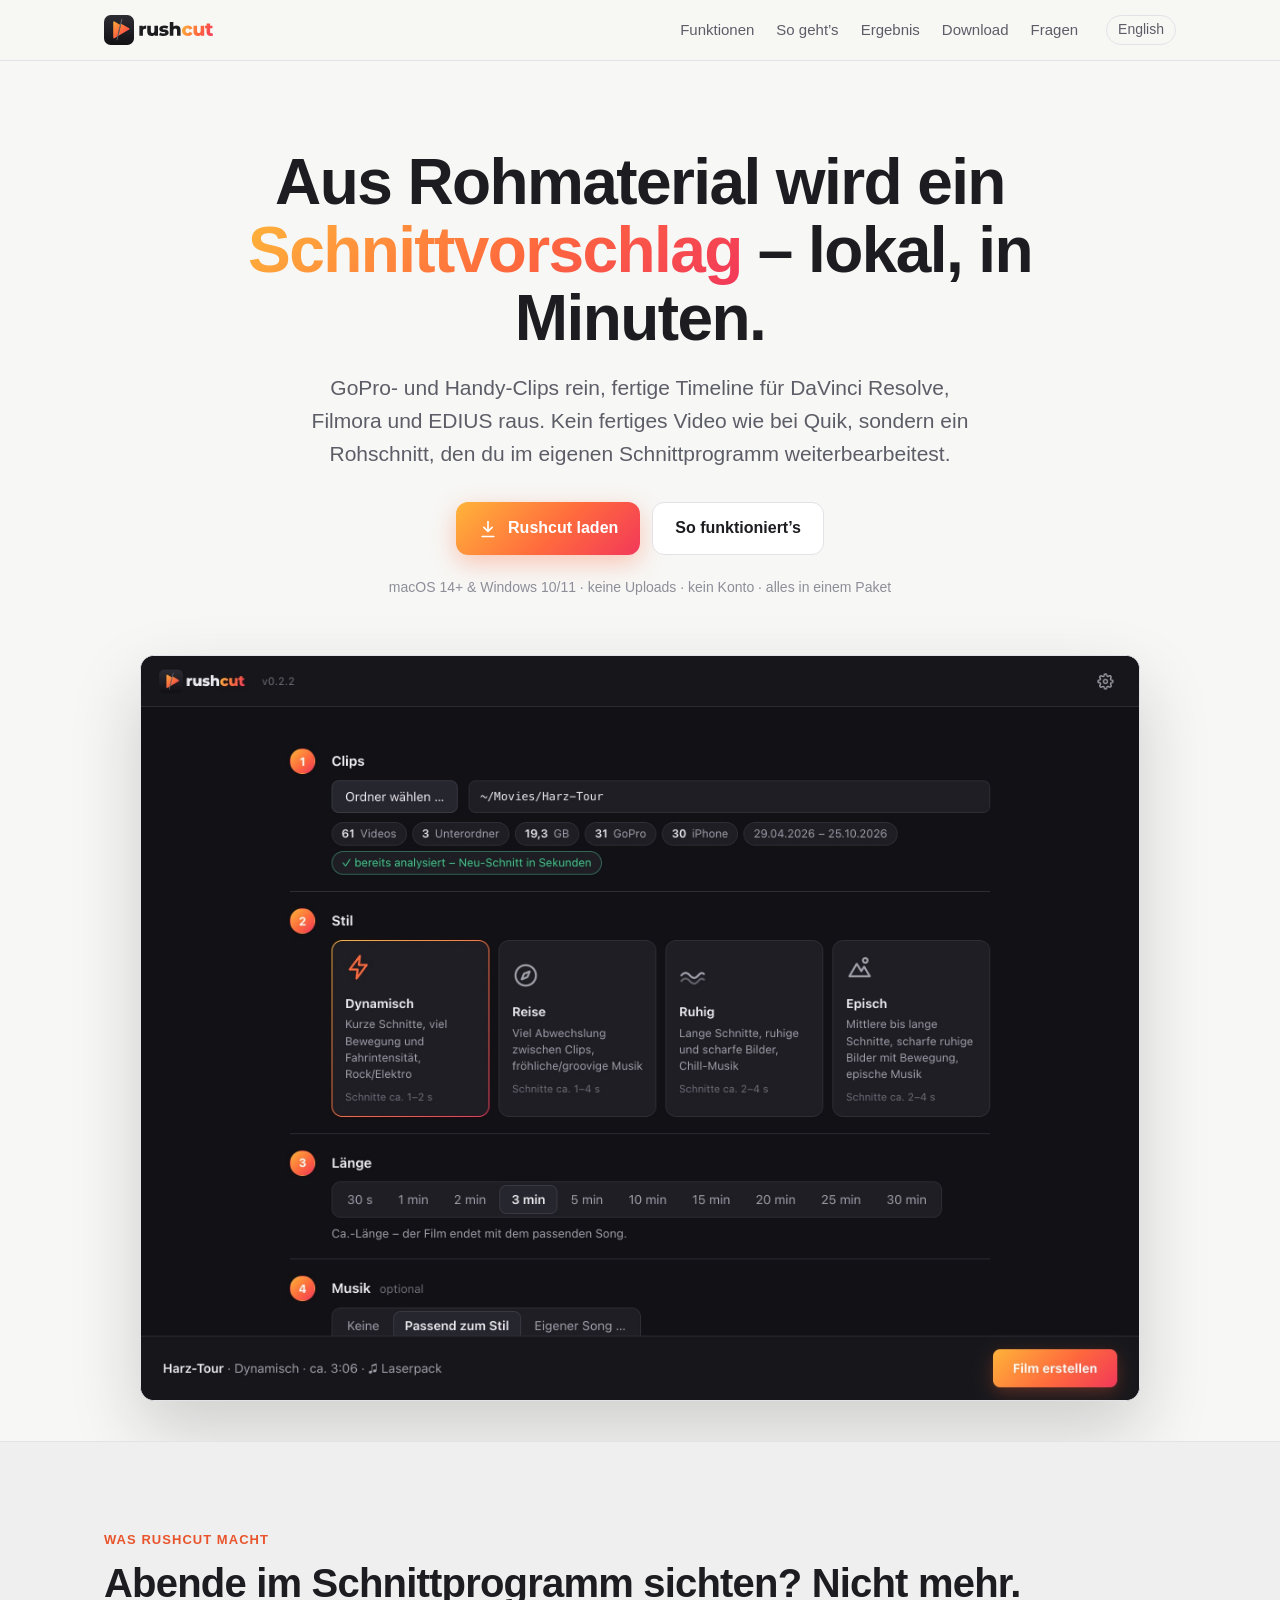
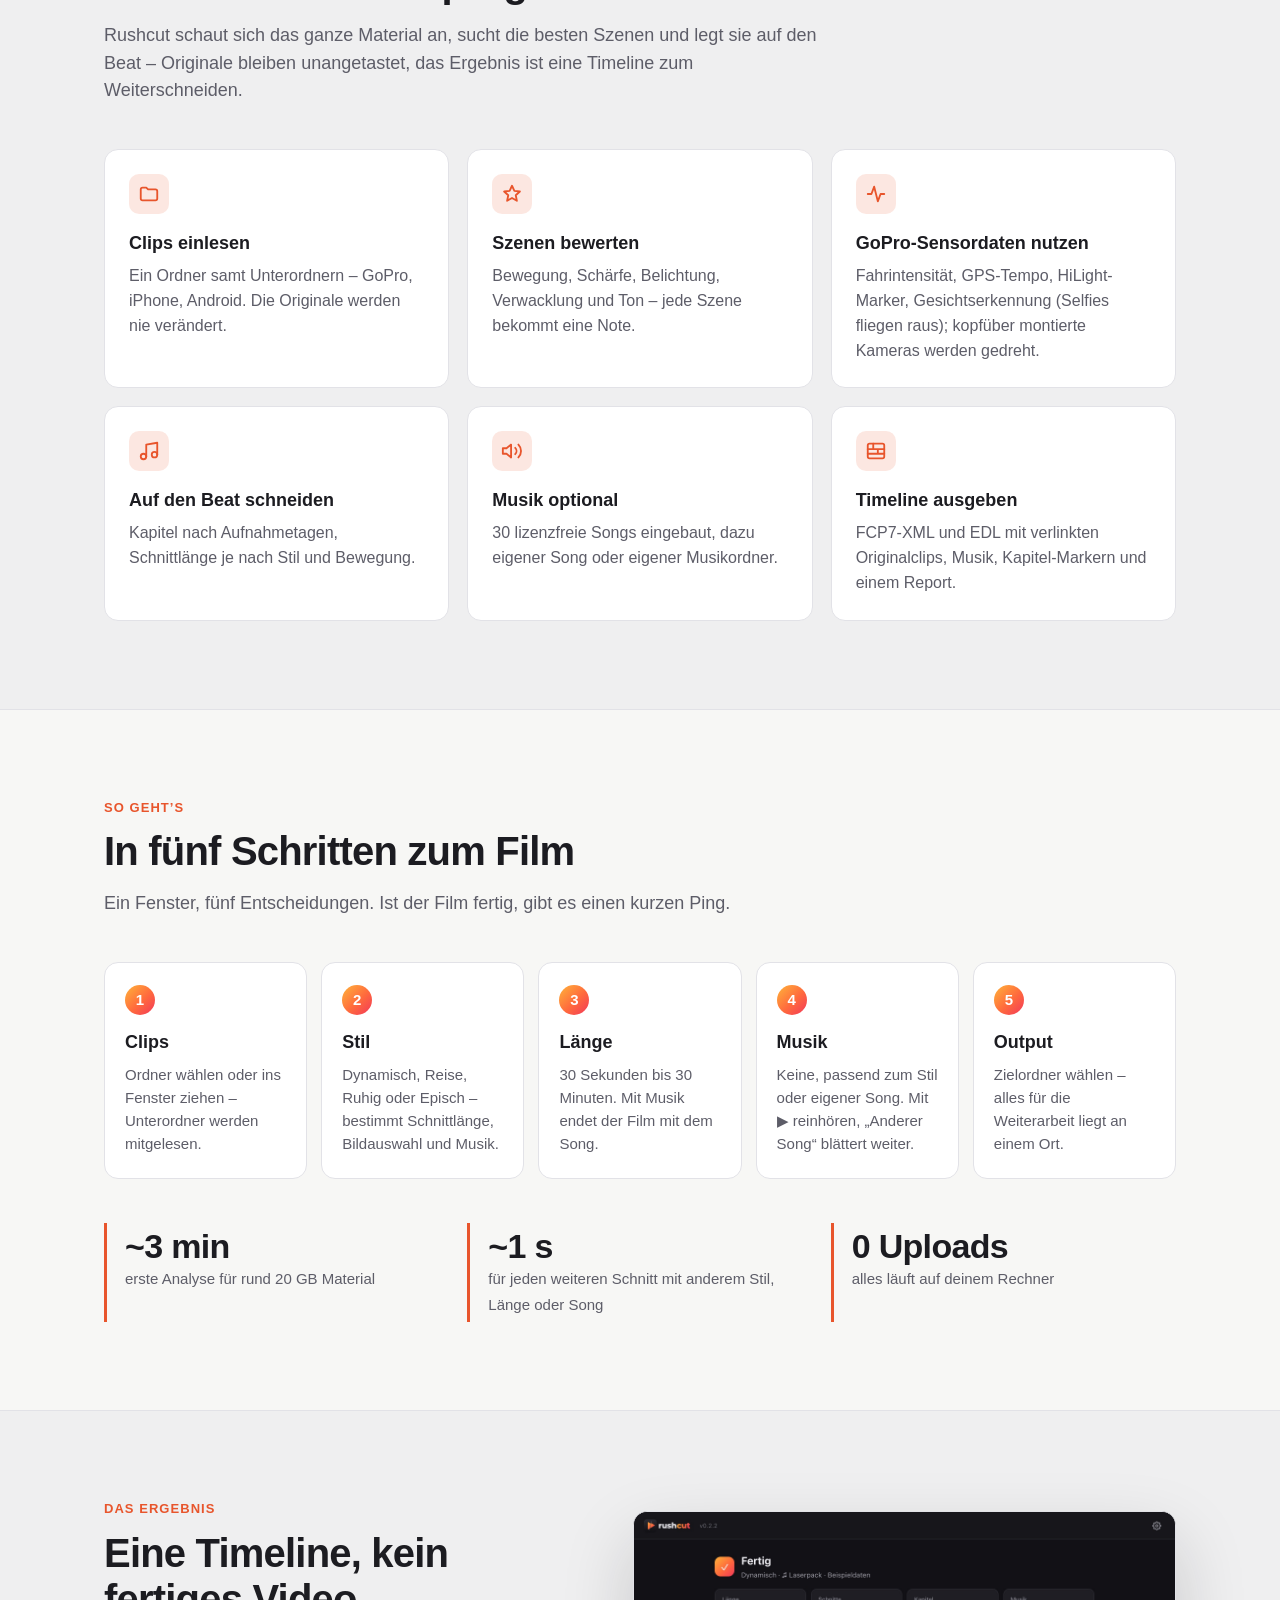
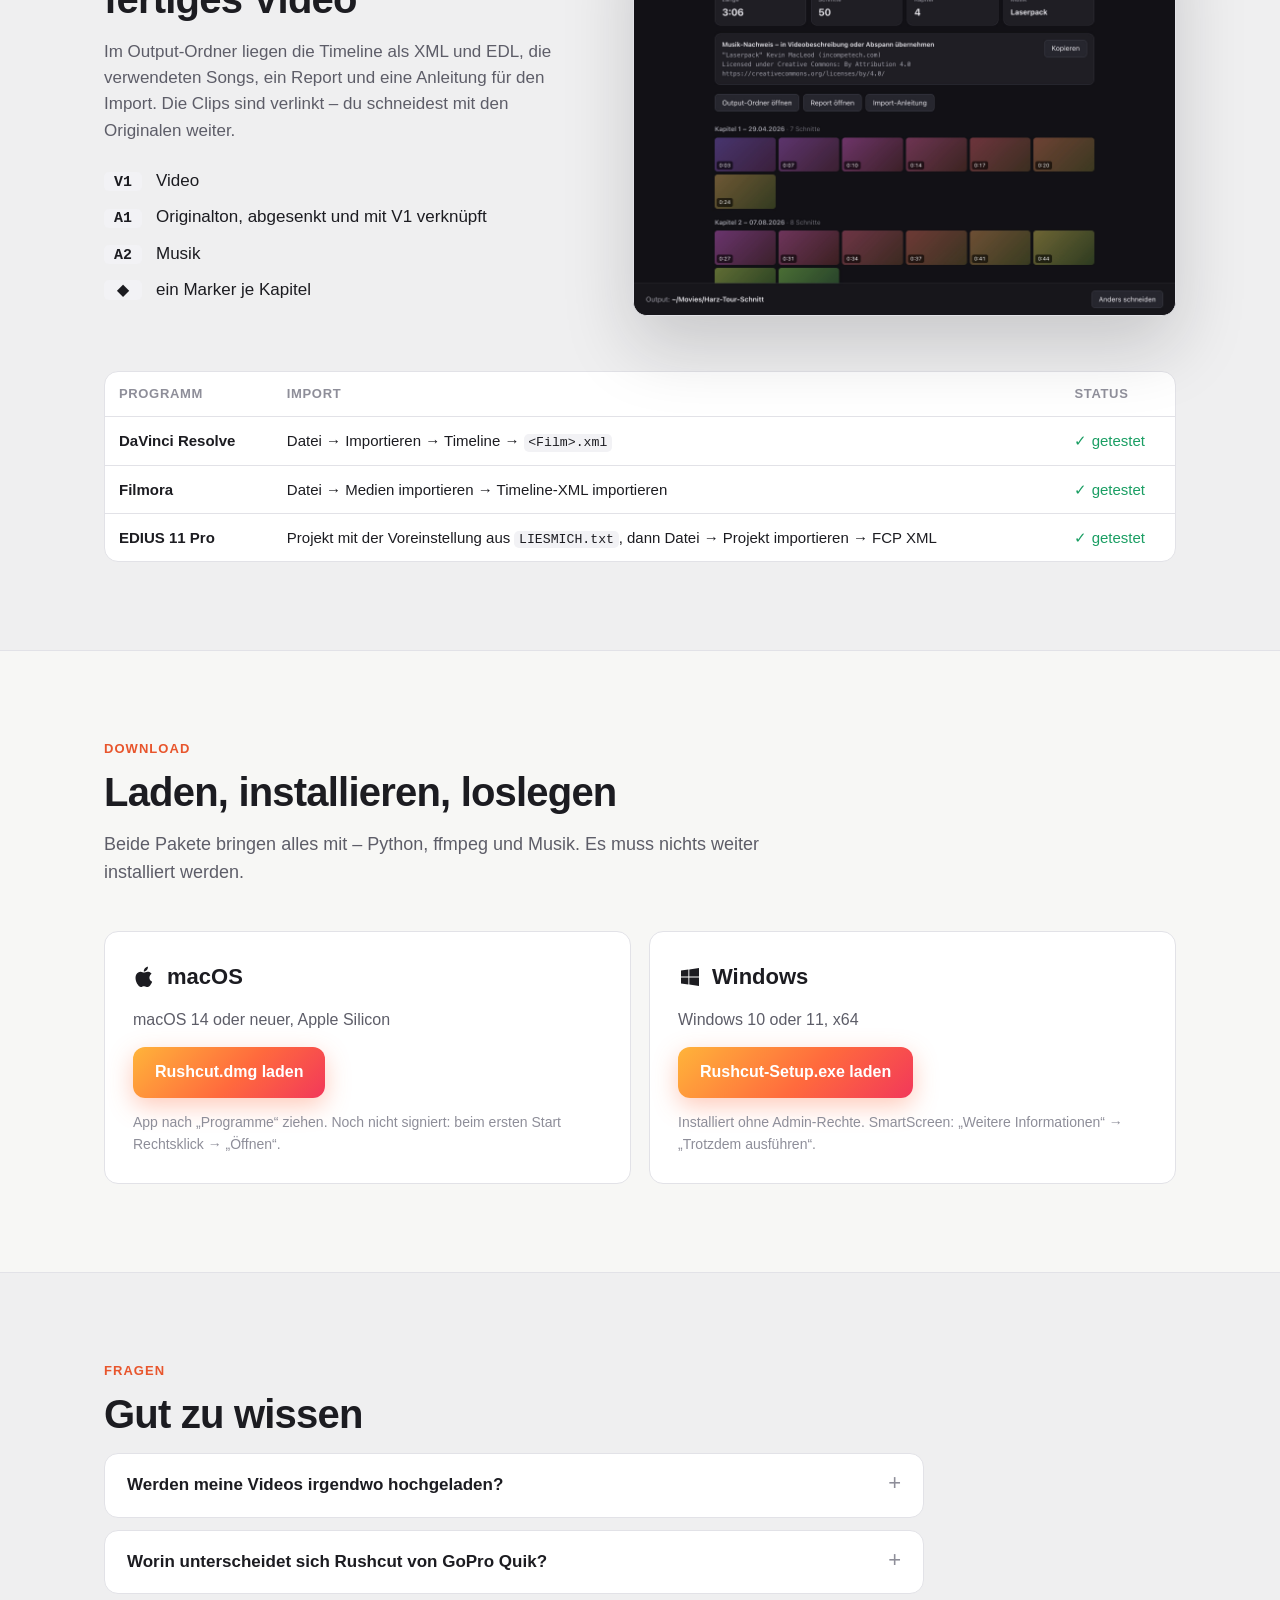
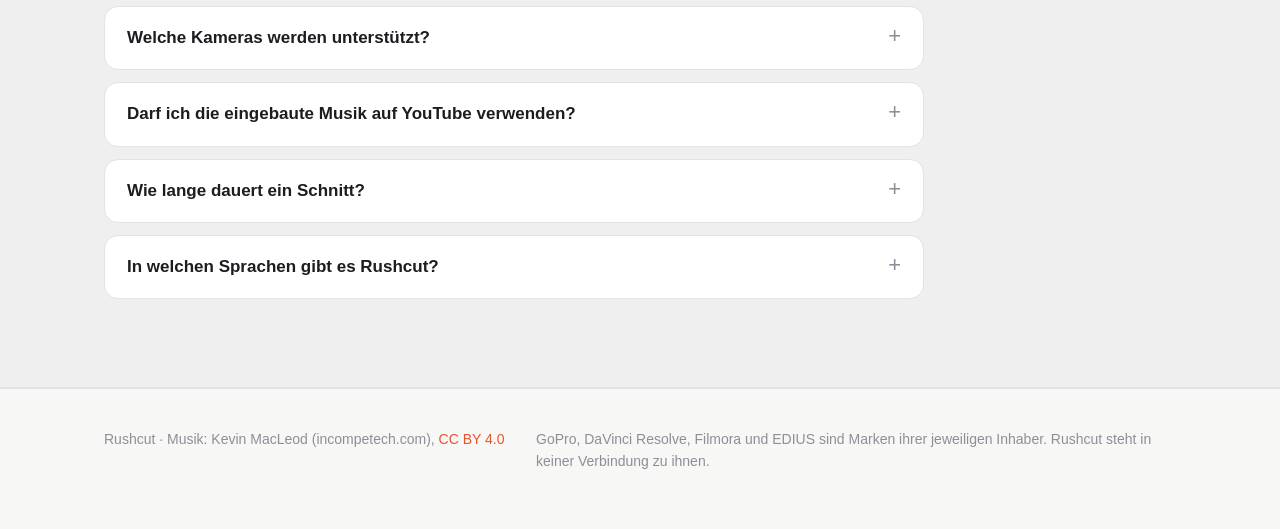
==== index.html @ 48d0cdb5 "Webseite aus spychi/Rushcut (erste Fassung)" ====
<!doctype html>
<html lang="de">
<head>
<meta charset="utf-8">
<meta name="viewport" content="width=device-width, initial-scale=1">
<title>Rushcut – aus Rohmaterial wird ein Schnittvorschlag</title>
<meta name="description" content="Rushcut macht aus GoPro- und Handy-Clips in Minuten einen Schnittvorschlag – als Timeline für DaVinci Resolve, Filmora und EDIUS. Lokal, ohne Konto, ohne Upload.">
<meta property="og:title" content="Rushcut – aus Rohmaterial wird ein Schnittvorschlag">
<meta property="og:description" content="GoPro- und Handy-Clips rein, fertige Timeline für DaVinci Resolve, Filmora und EDIUS raus – lokal, in Minuten.">
<meta property="og:image" content="assets/app-setup-de.jpg">
<link rel="alternate" hreflang="en" href="en/">
<link rel="icon" href="assets/icon-small.svg" type="image/svg+xml">
<link rel="apple-touch-icon" href="assets/apple-touch-icon.png">
<link rel="stylesheet" href="assets/style.css">
</head>
<body>

<header class="top">
  <div class="wrap">
    <a class="logo" href="./" aria-label="Rushcut">
      <img class="logo-light" src="assets/logo.svg" alt="Rushcut">
      <img class="logo-dark" src="assets/logo-dark.svg" alt="Rushcut">
    </a>
    <nav>
      <a href="#funktionen">Funktionen</a>
      <a href="#schritte">So geht’s</a>
      <a href="#ergebnis">Ergebnis</a>
      <a href="#download">Download</a>
      <a href="#fragen">Fragen</a>
    </nav>
    <a class="lang" href="en/" hreflang="en" lang="en">English</a>
  </div>
</header>

<main>

<div class="hero">
  <div class="wrap">
    <h1>Aus Rohmaterial wird ein <span class="grad">Schnittvorschlag</span> – lokal, in Minuten.</h1>
    <p class="lead">GoPro- und Handy-Clips rein, fertige Timeline für DaVinci Resolve, Filmora und EDIUS raus.
      Kein fertiges Video wie bei Quik, sondern ein Rohschnitt, den du im eigenen Schnittprogramm weiterbearbeitest.</p>
    <div class="cta">
      <a class="btn btn-hot" href="#download">
        <svg viewBox="0 0 24 24" fill="none" stroke="currentColor" stroke-width="2" stroke-linecap="round" stroke-linejoin="round"><path d="M12 3v12m0 0-5-5m5 5 5-5M5 21h14"/></svg>
        Rushcut laden
      </a>
      <a class="btn" href="#schritte">So funktioniert’s</a>
    </div>
    <p class="facts">macOS 14+ &amp; Windows 10/11 · keine Uploads · kein Konto · alles in einem Paket</p>
    <div class="shot"><img src="assets/app-setup-de.jpg" width="2200" height="1640" alt="Rushcut-Fenster: Clip-Ordner gewählt, Stil Dynamisch, Länge 3 Minuten, Musik passend zum Stil"></div>
  </div>
</div>

<section id="funktionen" class="alt">
  <div class="wrap">
    <p class="eyebrow">Was Rushcut macht</p>
    <h2>Abende im Schnittprogramm sichten? Nicht mehr.</h2>
    <p class="intro">Rushcut schaut sich das ganze Material an, sucht die besten Szenen und legt sie auf den Beat –
      Originale bleiben unangetastet, das Ergebnis ist eine Timeline zum Weiterschneiden.</p>
    <div class="grid">
      <div class="card">
        <div class="ic"><svg viewBox="0 0 24 24" fill="none" stroke="currentColor" stroke-width="2" stroke-linecap="round" stroke-linejoin="round"><path d="M3 7a2 2 0 0 1 2-2h4l2 2h8a2 2 0 0 1 2 2v8a2 2 0 0 1-2 2H5a2 2 0 0 1-2-2z"/></svg></div>
        <h3>Clips einlesen</h3>
        <p>Ein Ordner samt Unterordnern – GoPro, iPhone, Android. Die Originale werden nie verändert.</p>
      </div>
      <div class="card">
        <div class="ic"><svg viewBox="0 0 24 24" fill="none" stroke="currentColor" stroke-width="2" stroke-linecap="round" stroke-linejoin="round"><path d="M12 3l2.6 5.6 6 .7-4.5 4.1 1.2 6L12 16.4 6.7 19.4l1.2-6L3.4 9.3l6-.7z"/></svg></div>
        <h3>Szenen bewerten</h3>
        <p>Bewegung, Schärfe, Belichtung, Verwacklung und Ton – jede Szene bekommt eine Note.</p>
      </div>
      <div class="card">
        <div class="ic"><svg viewBox="0 0 24 24" fill="none" stroke="currentColor" stroke-width="2" stroke-linecap="round" stroke-linejoin="round"><path d="M3 12h4l3-8 4 16 3-8h4"/></svg></div>
        <h3>GoPro-Sensordaten nutzen</h3>
        <p>Fahrintensität, GPS-Tempo, HiLight-Marker, Gesichtserkennung (Selfies fliegen raus); kopfüber montierte Kameras werden gedreht.</p>
      </div>
      <div class="card">
        <div class="ic"><svg viewBox="0 0 24 24" fill="none" stroke="currentColor" stroke-width="2" stroke-linecap="round" stroke-linejoin="round"><path d="M9 18V5l12-2v13"/><circle cx="6" cy="18" r="3"/><circle cx="18" cy="16" r="3"/></svg></div>
        <h3>Auf den Beat schneiden</h3>
        <p>Kapitel nach Aufnahmetagen, Schnittlänge je nach Stil und Bewegung.</p>
      </div>
      <div class="card">
        <div class="ic"><svg viewBox="0 0 24 24" fill="none" stroke="currentColor" stroke-width="2" stroke-linecap="round" stroke-linejoin="round"><path d="M11 5 6 9H2v6h4l5 4zM15.5 8.5a5 5 0 0 1 0 7M19 5a10 10 0 0 1 0 14"/></svg></div>
        <h3>Musik optional</h3>
        <p>30 lizenzfreie Songs eingebaut, dazu eigener Song oder eigener Musikordner.</p>
      </div>
      <div class="card">
        <div class="ic"><svg viewBox="0 0 24 24" fill="none" stroke="currentColor" stroke-width="2" stroke-linecap="round" stroke-linejoin="round"><rect x="3" y="4" width="18" height="16" rx="2"/><path d="M3 10h18M3 15h18M9 4v6M14 10v5"/></svg></div>
        <h3>Timeline ausgeben</h3>
        <p>FCP7-XML und EDL mit verlinkten Originalclips, Musik, Kapitel-Markern und einem Report.</p>
      </div>
    </div>
  </div>
</section>

<section id="schritte">
  <div class="wrap">
    <p class="eyebrow">So geht’s</p>
    <h2>In fünf Schritten zum Film</h2>
    <p class="intro">Ein Fenster, fünf Entscheidungen. Ist der Film fertig, gibt es einen kurzen Ping.</p>
    <ol class="steps">
      <li><div class="n">1</div><h3>Clips</h3><p>Ordner wählen oder ins Fenster ziehen – Unterordner werden mitgelesen.</p></li>
      <li><div class="n">2</div><h3>Stil</h3><p>Dynamisch, Reise, Ruhig oder Episch – bestimmt Schnittlänge, Bildauswahl und Musik.</p></li>
      <li><div class="n">3</div><h3>Länge</h3><p>30 Sekunden bis 30 Minuten. Mit Musik endet der Film mit dem Song.</p></li>
      <li><div class="n">4</div><h3>Musik</h3><p>Keine, passend zum Stil oder eigener Song. Mit ▶ reinhören, „Anderer Song“ blättert weiter.</p></li>
      <li><div class="n">5</div><h3>Output</h3><p>Zielordner wählen – alles für die Weiterarbeit liegt an einem Ort.</p></li>
    </ol>
    <div class="stats">
      <div class="stat"><b>~3 min</b><span>erste Analyse für rund 20 GB Material</span></div>
      <div class="stat"><b>~1 s</b><span>für jeden weiteren Schnitt mit anderem Stil, Länge oder Song</span></div>
      <div class="stat"><b>0 Uploads</b><span>alles läuft auf deinem Rechner</span></div>
    </div>
  </div>
</section>

<section id="ergebnis" class="alt">
  <div class="wrap">
    <div class="split">
      <div>
        <p class="eyebrow">Das Ergebnis</p>
        <h2>Eine Timeline, kein fertiges Video</h2>
        <p class="muted">Im Output-Ordner liegen die Timeline als XML und EDL, die verwendeten Songs, ein Report und
          eine Anleitung für den Import. Die Clips sind verlinkt – du schneidest mit den Originalen weiter.</p>
        <ul class="tracks">
          <li><code>V1</code><span>Video</span></li>
          <li><code>A1</code><span>Originalton, abgesenkt und mit V1 verknüpft</span></li>
          <li><code>A2</code><span>Musik</span></li>
          <li><code>◆</code><span>ein Marker je Kapitel</span></li>
        </ul>
      </div>
      <div class="shot"><img src="assets/app-done-de.jpg" width="2200" height="1640" loading="lazy" alt="Rushcut nach dem Schnitt: 3:06 Minuten, 50 Schnitte, 4 Kapitel, Musik-Nachweis und Vorschau der Kapitel"></div>
    </div>

    <div class="table">
      <table>
        <thead><tr><th>Programm</th><th>Import</th><th>Status</th></tr></thead>
        <tbody>
          <tr><td>DaVinci Resolve</td><td>Datei → Importieren → Timeline → <code>&lt;Film&gt;.xml</code></td><td class="ok">✓ getestet</td></tr>
          <tr><td>Filmora</td><td>Datei → Medien importieren → Timeline-XML importieren</td><td class="ok">✓ getestet</td></tr>
          <tr><td>EDIUS 11 Pro</td><td>Projekt mit der Voreinstellung aus <code>LIESMICH.txt</code>, dann Datei → Projekt importieren → FCP XML</td><td class="ok">✓ getestet</td></tr>
        </tbody>
      </table>
    </div>
  </div>
</section>

<section id="download">
  <div class="wrap">
    <p class="eyebrow">Download</p>
    <h2>Laden, installieren, loslegen</h2>
    <p class="intro">Beide Pakete bringen alles mit – Python, ffmpeg und Musik. Es muss nichts weiter installiert werden.</p>
    <div class="dl">
      <div class="card">
        <h3><svg viewBox="0 0 24 24" fill="currentColor"><path d="M16.4 12.6c0-2.6 2.1-3.8 2.2-3.9-1.2-1.8-3.1-2-3.7-2-1.6-.2-3.1.9-3.9.9-.8 0-2-.9-3.4-.9-1.7 0-3.3 1-4.2 2.6-1.8 3.1-.5 7.7 1.3 10.2.9 1.2 1.9 2.6 3.2 2.6 1.3-.1 1.8-.8 3.3-.8 1.6 0 2 .8 3.4.8 1.4 0 2.3-1.3 3.1-2.5 1-1.4 1.4-2.8 1.4-2.9 0 0-2.7-1-2.7-4.1zM13.9 4.9c.7-.9 1.2-2 1-3.2-1 0-2.3.7-3 1.6-.7.8-1.2 2-1.1 3.1 1.2.1 2.3-.6 3.1-1.5z"/></svg>macOS</h3>
        <p class="muted">macOS 14 oder neuer, Apple Silicon</p>
        <a class="btn btn-hot" href="https://github.com/spychi/rushcut-releases/releases/latest/download/Rushcut.dmg">Rushcut.dmg laden</a>
        <p class="hint">App nach „Programme“ ziehen. Noch nicht signiert: beim ersten Start Rechtsklick → „Öffnen“.</p>
      </div>
      <div class="card">
        <h3><svg viewBox="0 0 24 24" fill="currentColor"><path d="M3 5.5 10.4 4.5v7H3zM11.3 4.4 21 3v8.5h-9.7zM3 12.4h7.4v7.1L3 18.5zM11.3 12.4H21V21l-9.7-1.4z"/></svg>Windows</h3>
        <p class="muted">Windows 10 oder 11, x64</p>
        <a class="btn btn-hot" href="https://github.com/spychi/rushcut-releases/releases/latest/download/Rushcut-Setup.exe">Rushcut-Setup.exe laden</a>
        <p class="hint">Installiert ohne Admin-Rechte. SmartScreen: „Weitere Informationen“ → „Trotzdem ausführen“.</p>
      </div>
    </div>
  </div>
</section>

<section id="fragen" class="alt">
  <div class="wrap">
    <p class="eyebrow">Fragen</p>
    <h2>Gut zu wissen</h2>
    <div class="faq">
      <details>
        <summary>Werden meine Videos irgendwo hochgeladen?</summary>
        <p>Nein. Rushcut läuft komplett auf deinem Rechner – keine Uploads, kein Konto, kein Tracking. Die Originalclips werden nur gelesen, nie verändert.</p>
      </details>
      <details>
        <summary>Worin unterscheidet sich Rushcut von GoPro Quik?</summary>
        <p>Quik liefert ein fertiges Video und braucht App und Cloud. Rushcut liefert einen Schnittvorschlag als Timeline, den du in DaVinci Resolve, Filmora oder EDIUS frei weiterbearbeitest – mit den Originalclips in voller Qualität.</p>
      </details>
      <details>
        <summary>Welche Kameras werden unterstützt?</summary>
        <p>Alles, was gängige Videodateien schreibt – GoPro, iPhone, Android und andere. Bei GoPro-Kameras mit Sensordaten (GPMF) nutzt Rushcut zusätzlich Tempo, Fahrintensität, HiLight-Marker und Ausrichtung.</p>
      </details>
      <details>
        <summary>Darf ich die eingebaute Musik auf YouTube verwenden?</summary>
        <p>Ja. Die Songs stammen von Kevin MacLeod (incompetech.com) und stehen unter CC BY 4.0 – auch bei monetarisierten Videos. Den Musik-Nachweis legt Rushcut in den Output-Ordner; er gehört in die Videobeschreibung oder den Abspann.</p>
      </details>
      <details>
        <summary>Wie lange dauert ein Schnitt?</summary>
        <p>Die erste Analyse dauert einige Minuten (bei rund 20 GB Material etwa 3 Minuten). Danach ist ein neuer Schnitt mit anderem Stil, anderer Länge oder Musik in rund einer Sekunde fertig.</p>
      </details>
      <details>
        <summary>In welchen Sprachen gibt es Rushcut?</summary>
        <p>Deutsch und Englisch – nach Systemsprache, umschaltbar in den Einstellungen. Das gilt auch für Report, Anleitung und Ordnernamen im Output.</p>
      </details>
    </div>
  </div>
</section>

</main>

<footer>
  <div class="wrap">
    <p>Rushcut · Musik: Kevin MacLeod (incompetech.com), <a href="https://creativecommons.org/licenses/by/4.0/">CC BY 4.0</a></p>
    <p>GoPro, DaVinci Resolve, Filmora und EDIUS sind Marken ihrer jeweiligen Inhaber. Rushcut steht in keiner Verbindung zu ihnen.</p>
  </div>
</footer>

</body>
</html>
---- assets/style.css ----
/* Rushcut – Webseite. Farben wie in der App (gui/web/style.css): dunkel als Standard, hell nach System. */

:root {
  --bg: #121215;
  --bg-2: #17171b;
  --panel: #1e1e23;
  --panel-2: #26262d;
  --line: #2e2e36;
  --text: #ececf0;
  --muted: #a0a0aa;
  --faint: #6e6e78;
  --hot-1: #ffb43a;
  --hot-2: #ff6a3d;
  --hot-3: #f2385a;
  --hot: linear-gradient(135deg, var(--hot-1), var(--hot-2) 55%, var(--hot-3));
  --accent: #ff6a3d;
  --ok: #3ecf8e;
  --shadow: 0 30px 80px rgba(0, 0, 0, .55);
  --radius: 14px;
  --wrap: 1120px;
  color-scheme: dark;
}

@media (prefers-color-scheme: light) {
  :root {
    --bg: #f7f7f5;
    --bg-2: #efeff0;
    --panel: #ffffff;
    --panel-2: #f2f2f5;
    --line: #e2e2e7;
    --text: #1c1c21;
    --muted: #5d5d68;
    --faint: #8e8e99;
    --accent: #e8552c;
    --ok: #1a9e63;
    --shadow: 0 30px 70px rgba(20, 20, 30, .18);
    color-scheme: light;
  }
}

* { box-sizing: border-box; }
html { scroll-behavior: smooth; scroll-padding-top: 72px; }
body {
  margin: 0;
  background: var(--bg);
  color: var(--text);
  font: 17px/1.55 -apple-system, BlinkMacSystemFont, "Segoe UI", "Helvetica Neue", Arial, sans-serif;
  -webkit-font-smoothing: antialiased;
}
a { color: var(--accent); text-decoration: none; }
a:hover { text-decoration: underline; }
img { max-width: 100%; height: auto; display: block; }
code { font: .88em ui-monospace, SFMono-Regular, Menlo, Consolas, monospace; background: var(--panel-2);
       padding: .1em .35em; border-radius: 5px; }
.wrap { max-width: var(--wrap); margin: 0 auto; padding: 0 24px; }
.muted { color: var(--muted); }
.grad { background: var(--hot); -webkit-background-clip: text; background-clip: text; color: transparent; }

/* --- Kopfzeile ----------------------------------------------------------- */

.top {
  position: sticky; top: 0; z-index: 10;
  background: color-mix(in srgb, var(--bg) 82%, transparent);
  backdrop-filter: saturate(160%) blur(14px); -webkit-backdrop-filter: saturate(160%) blur(14px);
  border-bottom: 1px solid var(--line);
}
.top .wrap { display: flex; align-items: center; gap: 28px; height: 60px; }
.top .logo img { height: 30px; }
.top nav { display: flex; gap: 22px; margin-left: auto; font-size: 15px; }
.top nav a { color: var(--muted); }
.top nav a:hover { color: var(--text); text-decoration: none; }
.top .lang { font-size: 14px; color: var(--muted); border: 1px solid var(--line); border-radius: 999px; padding: 3px 11px; }
.top .lang:hover { color: var(--text); text-decoration: none; }
.logo-dark { display: none; }
@media (prefers-color-scheme: dark) { .logo-light { display: none; } .logo-dark { display: block; } }

/* --- Knöpfe -------------------------------------------------------------- */

.btn {
  display: inline-flex; align-items: center; gap: 10px;
  padding: 13px 22px; border-radius: 12px; font-weight: 600; font-size: 16px;
  border: 1px solid var(--line); background: var(--panel); color: var(--text);
}
.btn:hover { text-decoration: none; border-color: var(--faint); }
.btn-hot { background: var(--hot); border: 0; color: #fff; box-shadow: 0 8px 24px rgba(255, 106, 61, .35); }
.btn-hot:hover { filter: brightness(1.06); }
.btn svg { width: 20px; height: 20px; flex: none; }
.btn small { font-weight: 400; opacity: .8; }

/* --- Hero ---------------------------------------------------------------- */

.hero { padding: 88px 0 40px; text-align: center; position: relative; overflow: hidden; }
.hero::before {
  content: ""; position: absolute; inset: -40% -20% auto; height: 640px; z-index: -1;
  background: radial-gradient(closest-side, rgba(255, 106, 61, .22), transparent 70%);
}
.hero h1 { font-size: clamp(36px, 6vw, 64px); line-height: 1.06; letter-spacing: -.025em; margin: 0 auto 20px; max-width: 900px; }
.hero .lead { font-size: clamp(18px, 2.2vw, 21px); color: var(--muted); max-width: 680px; margin: 0 auto 32px; }
.hero .cta { display: flex; gap: 12px; justify-content: center; flex-wrap: wrap; }
.hero .facts { margin: 22px 0 0; font-size: 14px; color: var(--faint); }

.shot {
  margin: 56px auto 0; max-width: 1000px;
  border-radius: 14px; overflow: hidden; border: 1px solid var(--line); box-shadow: var(--shadow);
  background: #121215;
}

/* --- Abschnitte ---------------------------------------------------------- */

section { padding: 88px 0; }
section.alt { background: var(--bg-2); border-top: 1px solid var(--line); border-bottom: 1px solid var(--line); }
.eyebrow { font-size: 13px; font-weight: 700; letter-spacing: .08em; text-transform: uppercase; color: var(--accent); margin: 0 0 10px; }
h2 { font-size: clamp(28px, 4vw, 40px); line-height: 1.15; letter-spacing: -.02em; margin: 0 0 16px; }
.intro { color: var(--muted); max-width: 720px; margin: 0 0 44px; font-size: 18px; }
h3 { font-size: 18px; margin: 0 0 6px; }

.grid { display: grid; gap: 18px; grid-template-columns: repeat(3, 1fr); }
.card { background: var(--panel); border: 1px solid var(--line); border-radius: var(--radius); padding: 24px; }
.card p { margin: 0; color: var(--muted); font-size: 16px; }
.card .ic { width: 40px; height: 40px; border-radius: 10px; display: grid; place-items: center; margin-bottom: 16px;
            background: color-mix(in srgb, var(--accent) 14%, transparent); color: var(--accent); }
.card .ic svg { width: 22px; height: 22px; }

/* Schritte */
.steps { list-style: none; padding: 0; margin: 0; display: grid; gap: 14px; grid-template-columns: repeat(5, 1fr); }
.steps li { background: var(--panel); border: 1px solid var(--line); border-radius: var(--radius); padding: 22px 20px; }
.steps .n { width: 30px; height: 30px; border-radius: 50%; background: var(--hot); color: #fff; font-weight: 700;
            display: grid; place-items: center; font-size: 15px; margin-bottom: 14px; }
.steps p { margin: 0; color: var(--muted); font-size: 15px; }

/* Zahlen */
.stats { display: grid; grid-template-columns: repeat(3, 1fr); gap: 18px; margin-top: 44px; }
.stat { border-left: 3px solid var(--accent); padding: 4px 0 4px 18px; }
.stat b { display: block; font-size: 34px; letter-spacing: -.02em; line-height: 1.15; }
.stat span { color: var(--muted); font-size: 15px; }

/* Ergebnis */
.split { display: grid; grid-template-columns: 1fr 1.15fr; gap: 56px; align-items: center; }
.split .shot { margin: 0; }
.tracks { list-style: none; padding: 0; margin: 24px 0; display: grid; gap: 10px; }
.tracks li { display: flex; gap: 14px; align-items: baseline; }
.tracks code { min-width: 38px; text-align: center; font-weight: 700; }
table { width: 100%; border-collapse: collapse; font-size: 15px; }
th, td { text-align: left; padding: 12px 14px; border-bottom: 1px solid var(--line); vertical-align: top; }
th { color: var(--faint); font-weight: 600; font-size: 13px; text-transform: uppercase; letter-spacing: .05em; }
td:first-child { font-weight: 600; white-space: nowrap; }
.ok { color: var(--ok); white-space: nowrap; }
.table { background: var(--panel); border: 1px solid var(--line); border-radius: var(--radius); overflow-x: auto; margin-top: 44px; }
.table tr:last-child td { border-bottom: 0; }

/* Download */
.dl { display: grid; grid-template-columns: 1fr 1fr; gap: 18px; }
.dl .card { display: flex; flex-direction: column; gap: 14px; padding: 28px; }
.dl .card h3 { font-size: 22px; display: flex; align-items: center; gap: 10px; margin: 0; }
.dl .card h3 svg { width: 24px; height: 24px; }
.dl .card .btn { align-self: flex-start; }
.dl .hint { font-size: 14px; color: var(--faint); }

/* FAQ */
.faq { display: grid; gap: 12px; max-width: 820px; }
.faq details { background: var(--panel); border: 1px solid var(--line); border-radius: var(--radius); padding: 18px 22px; }
.faq summary { cursor: pointer; font-weight: 600; list-style: none; display: flex; justify-content: space-between; gap: 16px; }
.faq summary::-webkit-details-marker { display: none; }
.faq summary::after { content: "+"; color: var(--faint); font-weight: 400; font-size: 22px; line-height: 1; }
.faq details[open] summary::after { content: "–"; }
.faq details p { margin: 12px 0 0; color: var(--muted); font-size: 16px; }

/* Fuß */
footer { padding: 40px 0 56px; border-top: 1px solid var(--line); font-size: 14px; color: var(--faint); }
footer .wrap { display: flex; gap: 24px; justify-content: space-between; flex-wrap: wrap; }
footer p { margin: 0; max-width: 640px; }

/* --- Schmale Fenster ----------------------------------------------------- */

@media (max-width: 960px) {
  .steps { grid-template-columns: repeat(2, 1fr); }
  .split { grid-template-columns: 1fr; gap: 36px; }
}
@media (max-width: 720px) {
  body { font-size: 16px; }
  .wrap { padding: 0 16px; }
  .top nav { display: none; }
  .top .lang { margin-left: auto; }
  .hero { padding-top: 56px; }
  section { padding: 64px 0; }
  .grid, .dl, .stats { grid-template-columns: 1fr; }
  .steps { grid-template-columns: 1fr; }
  .hero .cta .btn { width: 100%; justify-content: center; }
}
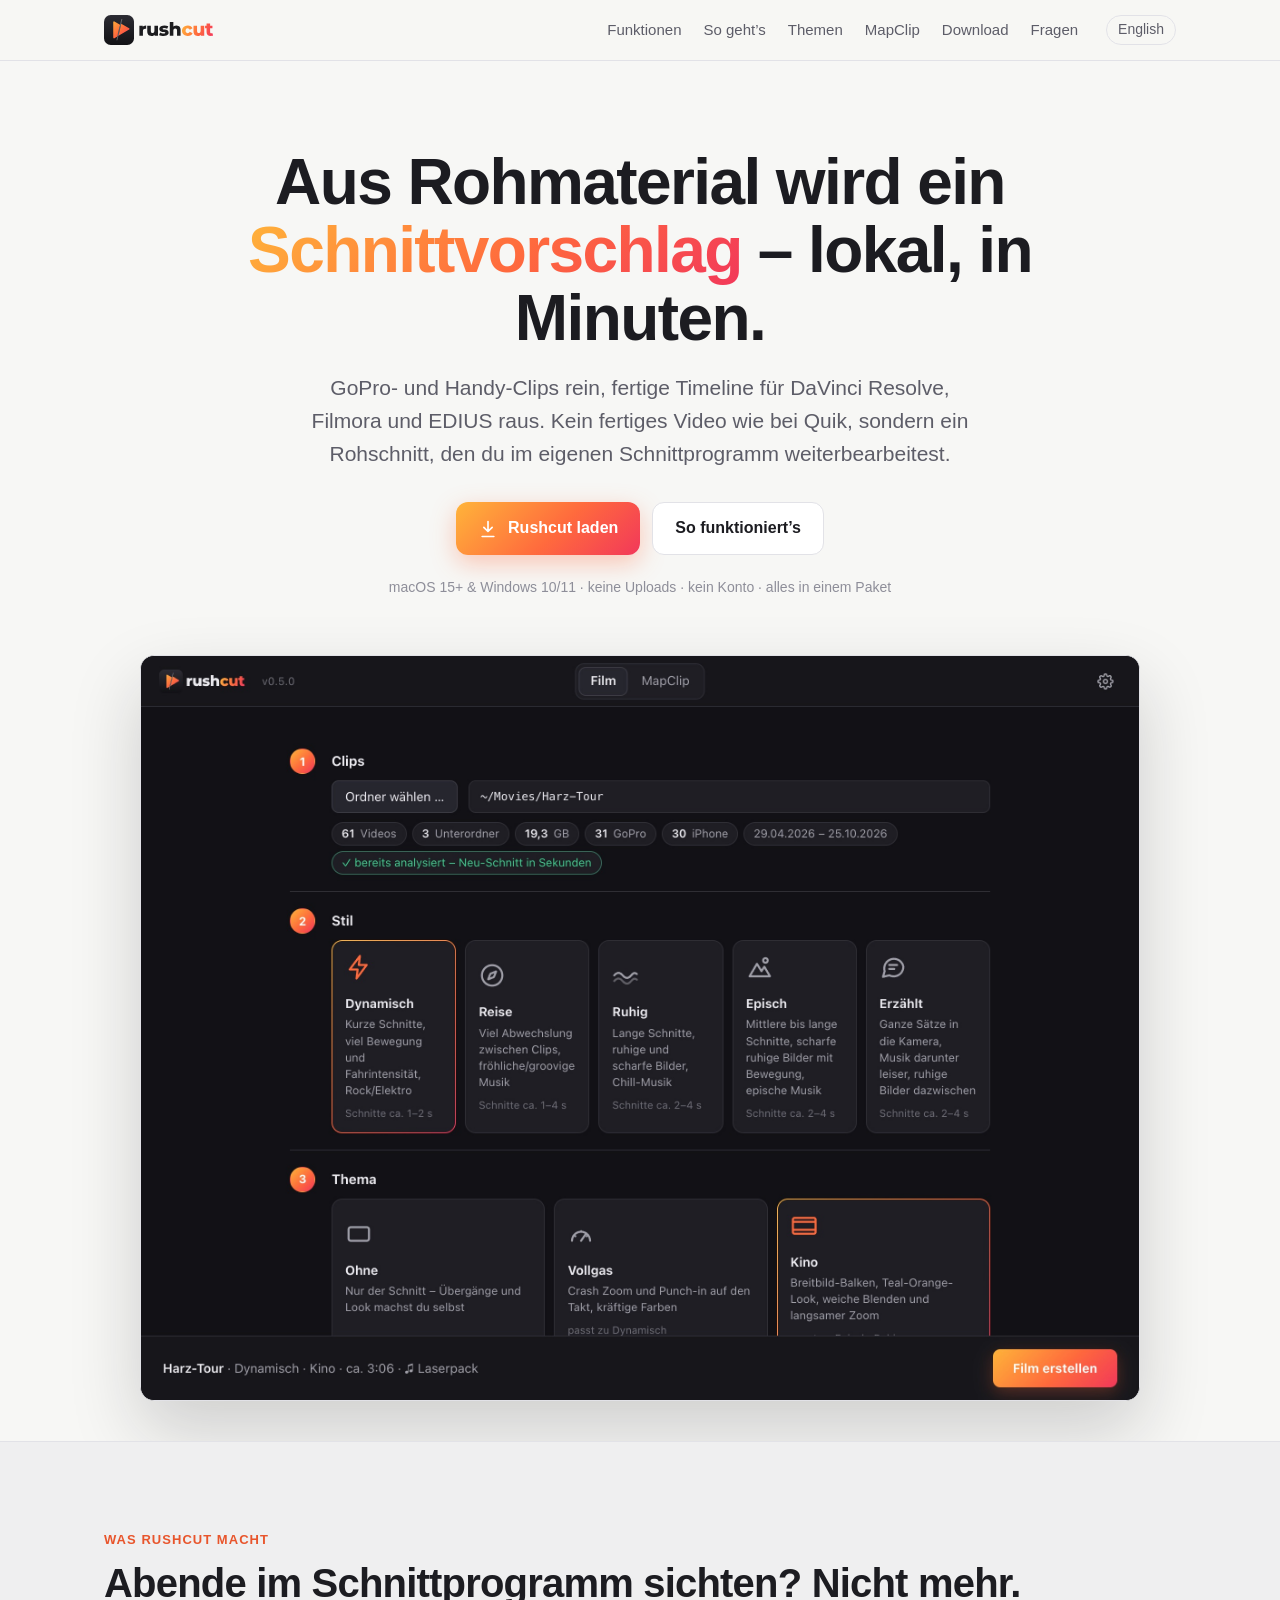
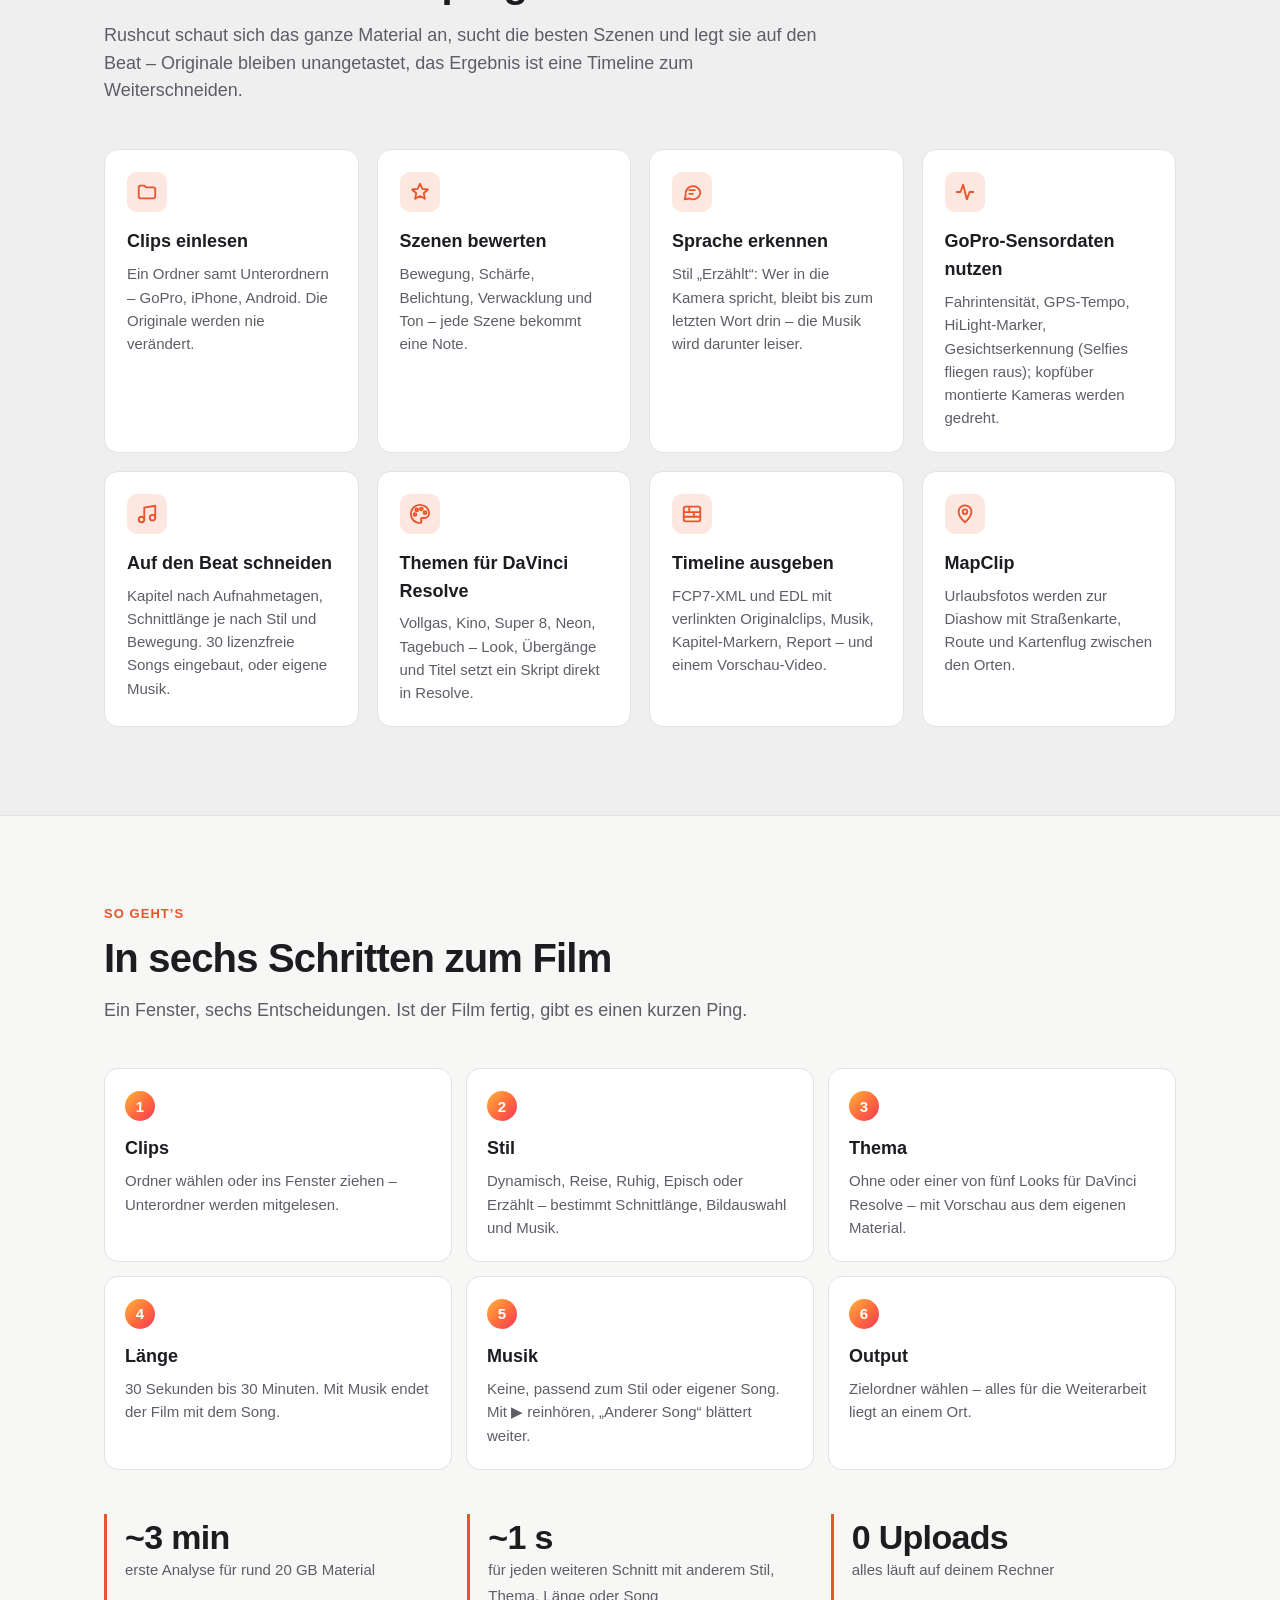
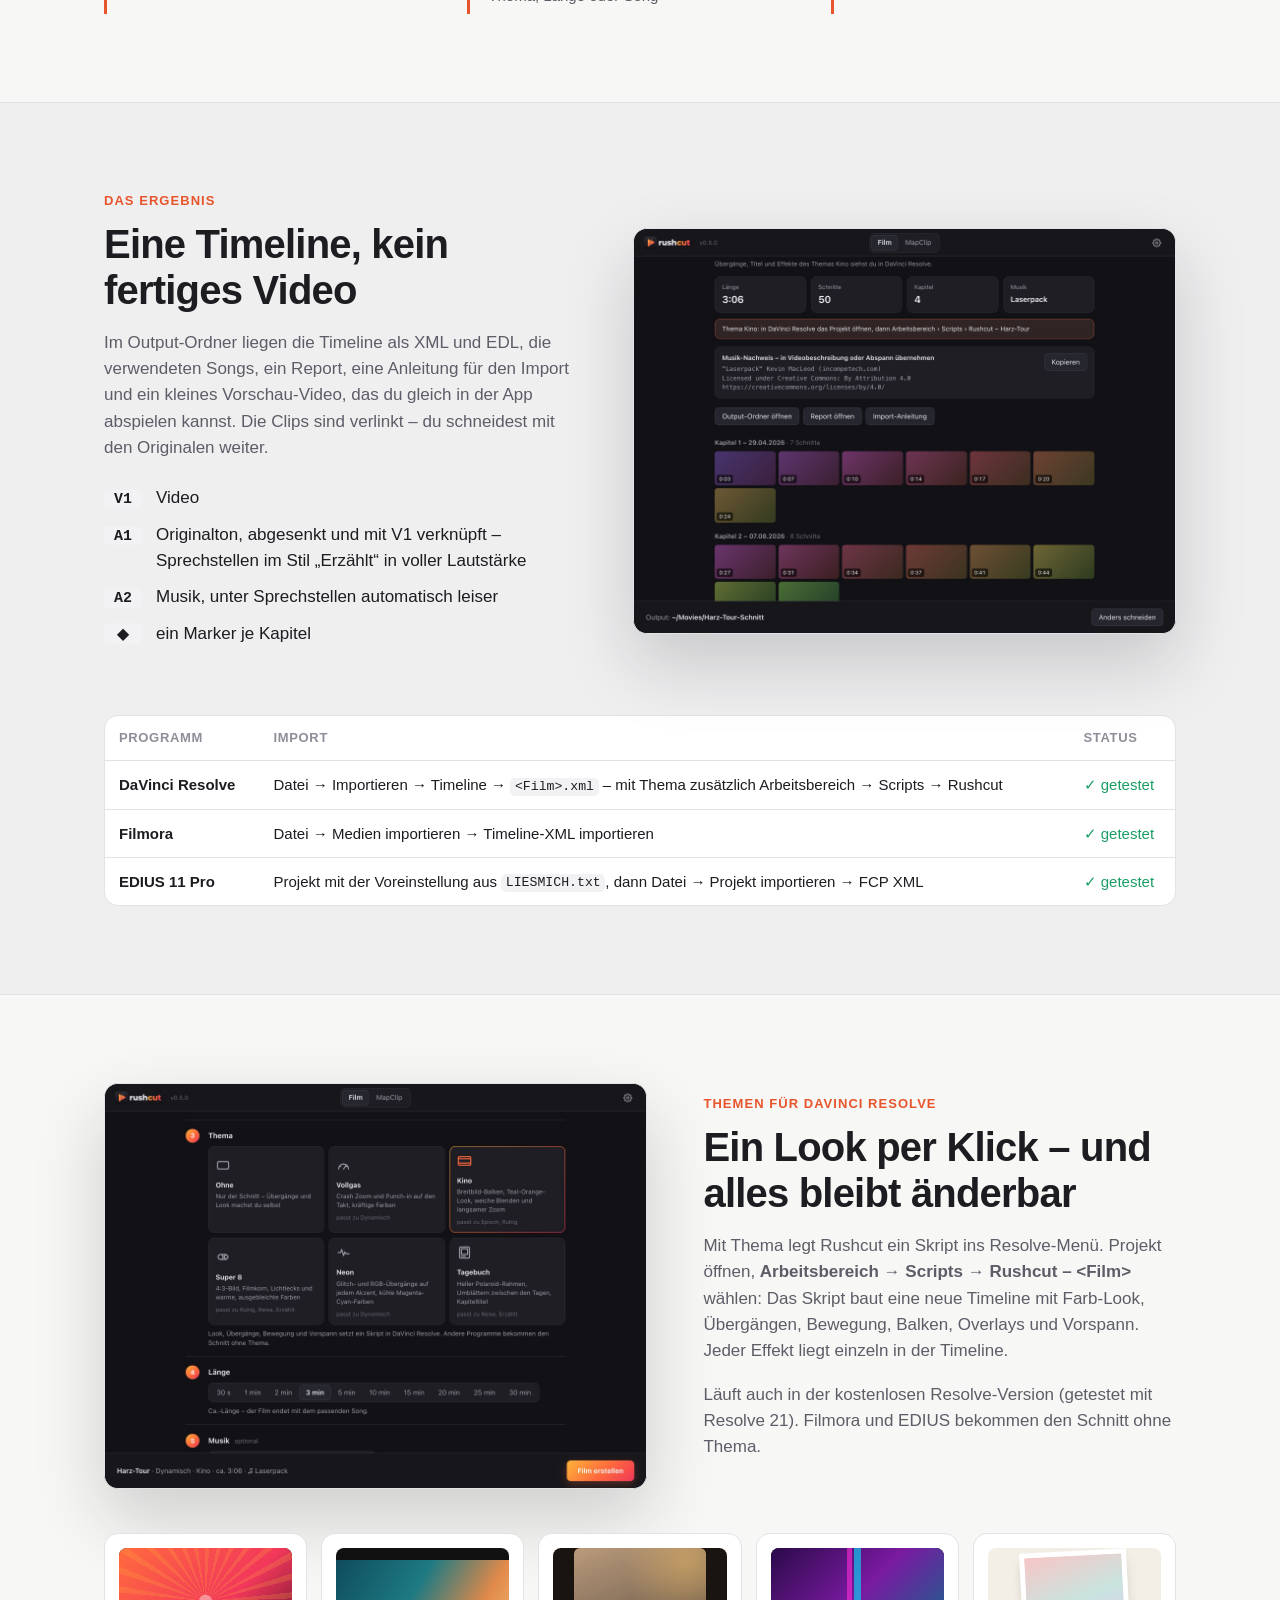
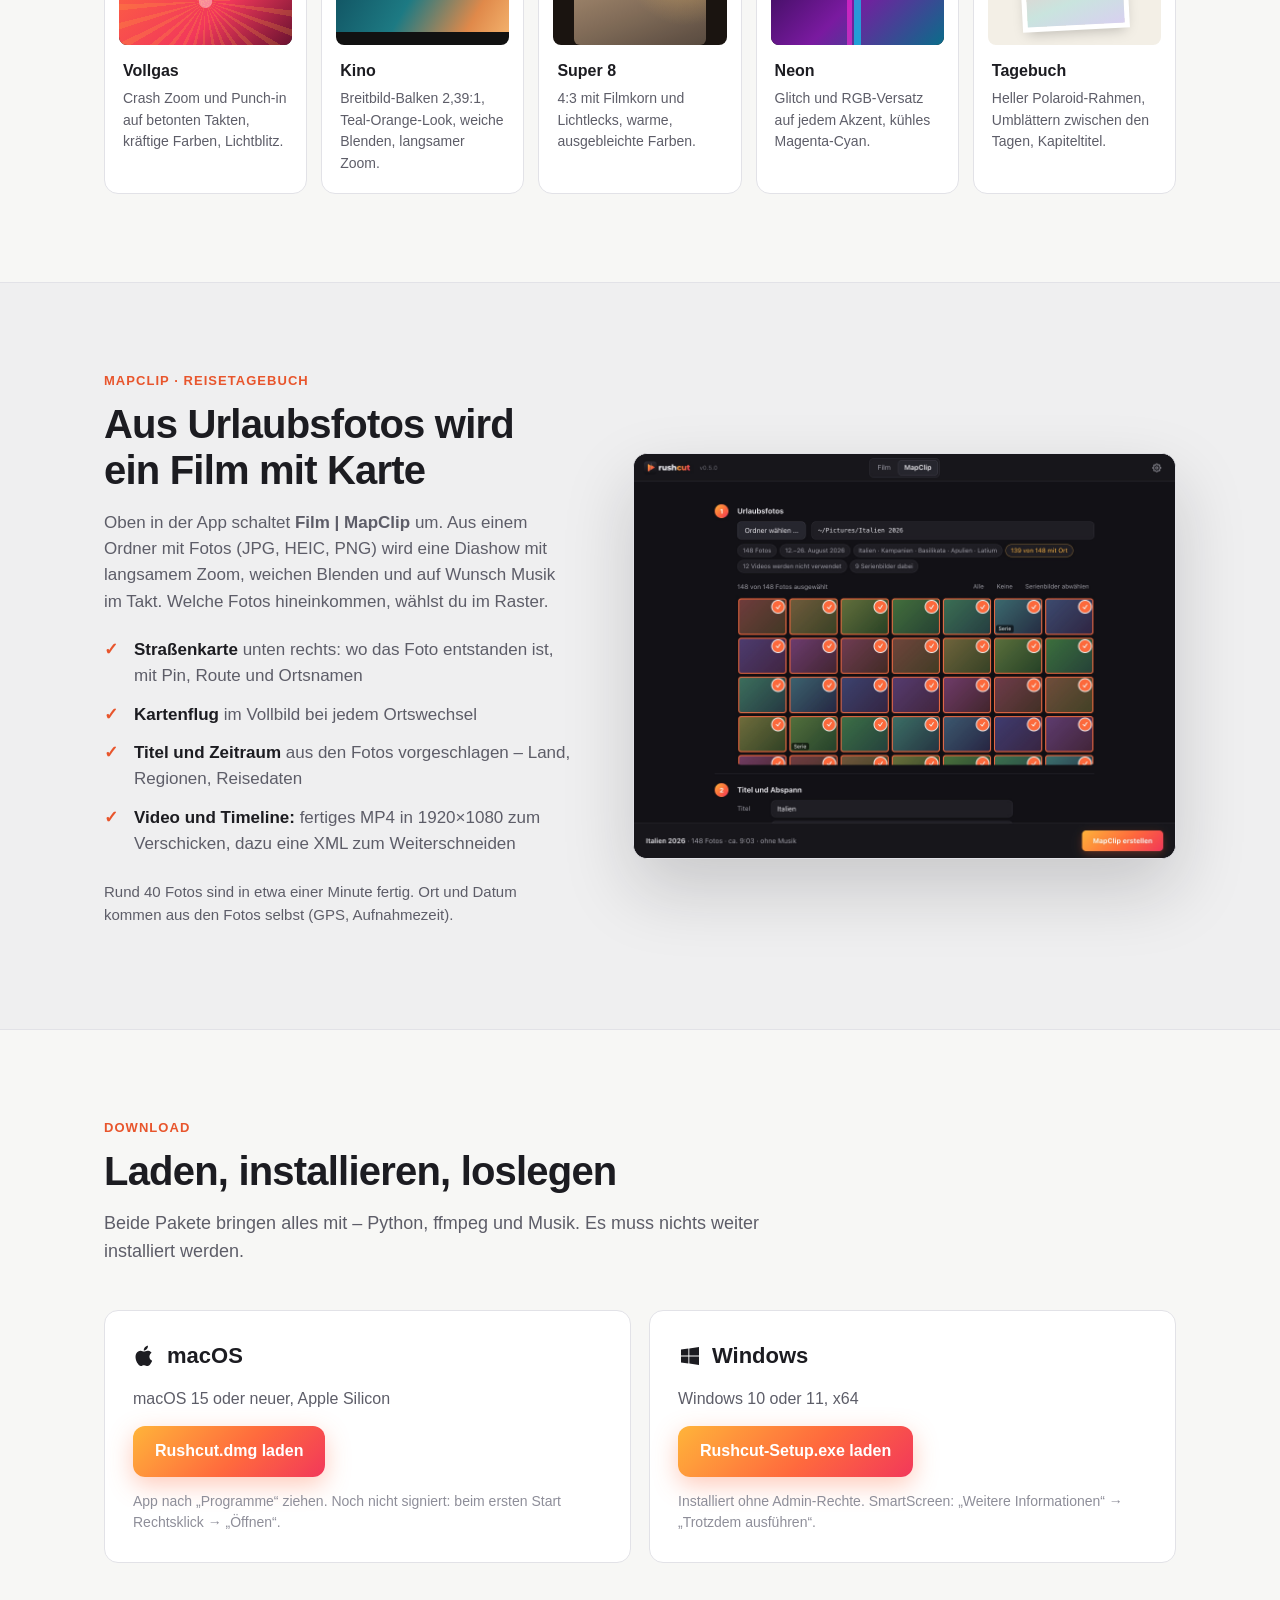
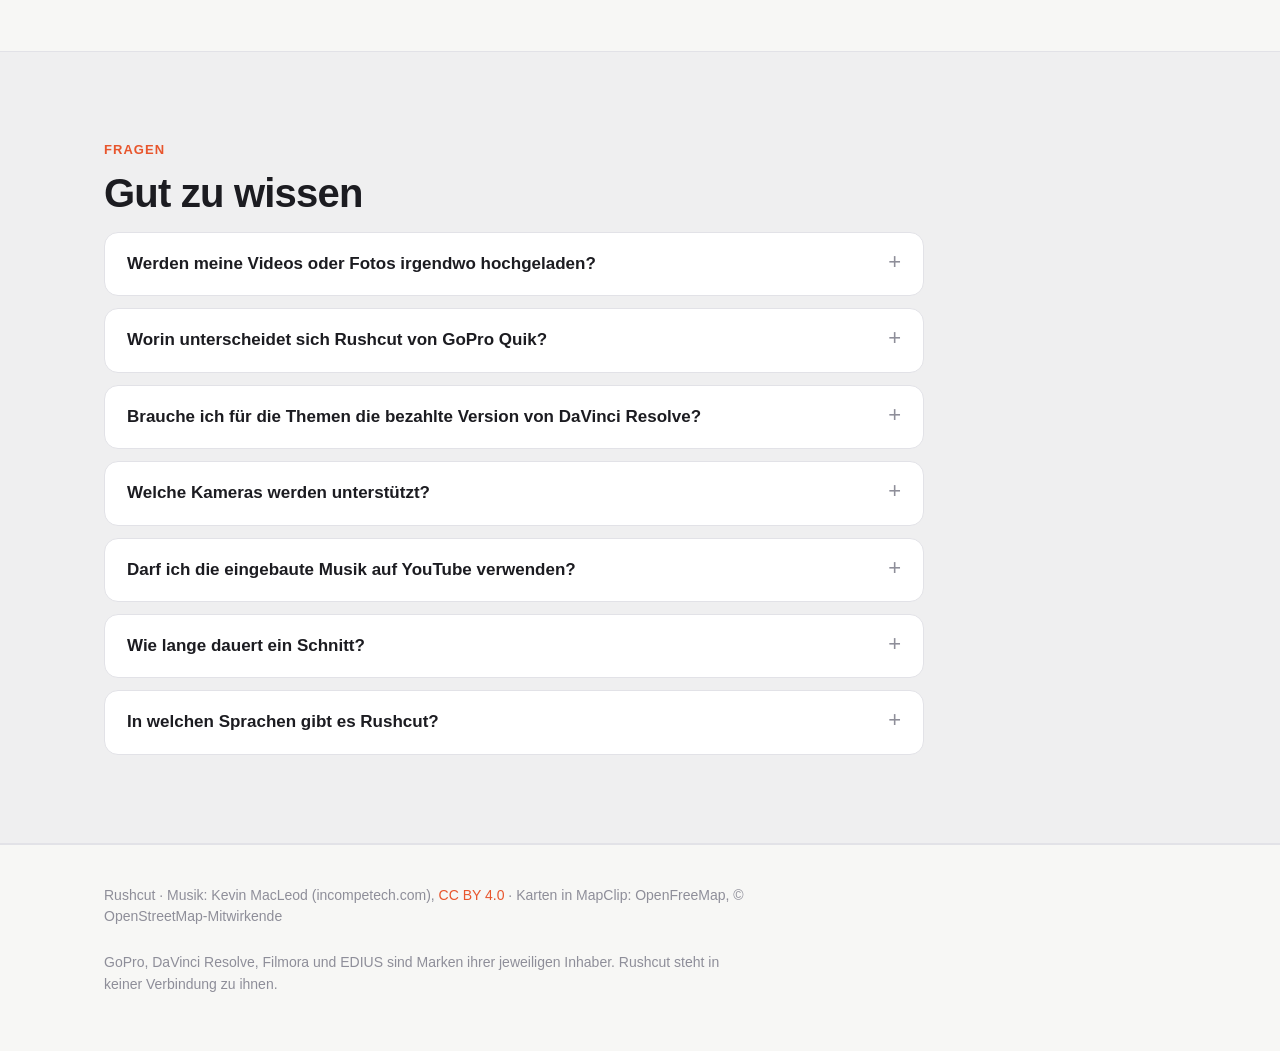
==== commit 63c8795d: "Webseite aus spychi/Rushcut@2695cf6" ====
--- a/index.html
+++ b/index.html
@@ -4,10 +4,10 @@
 <meta charset="utf-8">
 <meta name="viewport" content="width=device-width, initial-scale=1">
 <title>Rushcut – aus Rohmaterial wird ein Schnittvorschlag</title>
-<meta name="description" content="Rushcut macht aus GoPro- und Handy-Clips in Minuten einen Schnittvorschlag – als Timeline für DaVinci Resolve, Filmora und EDIUS. Lokal, ohne Konto, ohne Upload.">
+<meta name="description" content="Rushcut macht aus GoPro- und Handy-Clips in Minuten einen Schnittvorschlag – als Timeline für DaVinci Resolve, Filmora und EDIUS, mit Themen für Resolve. Dazu MapClip: Urlaubsfotos als Diashow mit Karte. Lokal, ohne Konto.">
 <meta property="og:title" content="Rushcut – aus Rohmaterial wird ein Schnittvorschlag">
 <meta property="og:description" content="GoPro- und Handy-Clips rein, fertige Timeline für DaVinci Resolve, Filmora und EDIUS raus – lokal, in Minuten.">
-<meta property="og:image" content="assets/app-setup-de.jpg">
+<meta property="og:image" content="assets/film-setup-de.jpg">
 <link rel="alternate" hreflang="en" href="en/">
 <link rel="icon" href="assets/icon-small.svg" type="image/svg+xml">
 <link rel="apple-touch-icon" href="assets/apple-touch-icon.png">
@@ -24,7 +24,8 @@
     <nav>
       <a href="#funktionen">Funktionen</a>
       <a href="#schritte">So geht’s</a>
-      <a href="#ergebnis">Ergebnis</a>
+      <a href="#themen">Themen</a>
+      <a href="#mapclip">MapClip</a>
       <a href="#download">Download</a>
       <a href="#fragen">Fragen</a>
     </nav>
@@ -46,8 +47,8 @@
       </a>
       <a class="btn" href="#schritte">So funktioniert’s</a>
     </div>
-    <p class="facts">macOS 14+ &amp; Windows 10/11 · keine Uploads · kein Konto · alles in einem Paket</p>
-    <div class="shot"><img src="assets/app-setup-de.jpg" width="2200" height="1640" alt="Rushcut-Fenster: Clip-Ordner gewählt, Stil Dynamisch, Länge 3 Minuten, Musik passend zum Stil"></div>
+    <p class="facts">macOS 15+ &amp; Windows 10/11 · keine Uploads · kein Konto · alles in einem Paket</p>
+    <div class="shot"><img src="assets/film-setup-de.jpg" width="2200" height="1640" alt="Rushcut-Fenster: Clip-Ordner gewählt, Stil Dynamisch, Thema Kino, Musik passend zum Stil"></div>
   </div>
 </div>
 
@@ -57,7 +58,7 @@
     <h2>Abende im Schnittprogramm sichten? Nicht mehr.</h2>
     <p class="intro">Rushcut schaut sich das ganze Material an, sucht die besten Szenen und legt sie auf den Beat –
       Originale bleiben unangetastet, das Ergebnis ist eine Timeline zum Weiterschneiden.</p>
-    <div class="grid">
+    <div class="grid four">
       <div class="card">
         <div class="ic"><svg viewBox="0 0 24 24" fill="none" stroke="currentColor" stroke-width="2" stroke-linecap="round" stroke-linejoin="round"><path d="M3 7a2 2 0 0 1 2-2h4l2 2h8a2 2 0 0 1 2 2v8a2 2 0 0 1-2 2H5a2 2 0 0 1-2-2z"/></svg></div>
         <h3>Clips einlesen</h3>
@@ -69,6 +70,11 @@
         <p>Bewegung, Schärfe, Belichtung, Verwacklung und Ton – jede Szene bekommt eine Note.</p>
       </div>
       <div class="card">
+        <div class="ic"><svg viewBox="0 0 24 24" fill="none" stroke="currentColor" stroke-width="2" stroke-linecap="round" stroke-linejoin="round"><path d="M21 12a8 8 0 0 1-11.6 7.1L4 20l1.1-4.4A8 8 0 1 1 21 12zM9 10h6M9 14h4"/></svg></div>
+        <h3>Sprache erkennen</h3>
+        <p>Stil „Erzählt“: Wer in die Kamera spricht, bleibt bis zum letzten Wort drin – die Musik wird darunter leiser.</p>
+      </div>
+      <div class="card">
         <div class="ic"><svg viewBox="0 0 24 24" fill="none" stroke="currentColor" stroke-width="2" stroke-linecap="round" stroke-linejoin="round"><path d="M3 12h4l3-8 4 16 3-8h4"/></svg></div>
         <h3>GoPro-Sensordaten nutzen</h3>
         <p>Fahrintensität, GPS-Tempo, HiLight-Marker, Gesichtserkennung (Selfies fliegen raus); kopfüber montierte Kameras werden gedreht.</p>
@@ -76,17 +82,22 @@
       <div class="card">
         <div class="ic"><svg viewBox="0 0 24 24" fill="none" stroke="currentColor" stroke-width="2" stroke-linecap="round" stroke-linejoin="round"><path d="M9 18V5l12-2v13"/><circle cx="6" cy="18" r="3"/><circle cx="18" cy="16" r="3"/></svg></div>
         <h3>Auf den Beat schneiden</h3>
-        <p>Kapitel nach Aufnahmetagen, Schnittlänge je nach Stil und Bewegung.</p>
-      </div>
-      <div class="card">
-        <div class="ic"><svg viewBox="0 0 24 24" fill="none" stroke="currentColor" stroke-width="2" stroke-linecap="round" stroke-linejoin="round"><path d="M11 5 6 9H2v6h4l5 4zM15.5 8.5a5 5 0 0 1 0 7M19 5a10 10 0 0 1 0 14"/></svg></div>
-        <h3>Musik optional</h3>
-        <p>30 lizenzfreie Songs eingebaut, dazu eigener Song oder eigener Musikordner.</p>
+        <p>Kapitel nach Aufnahmetagen, Schnittlänge je nach Stil und Bewegung. 30 lizenzfreie Songs eingebaut, oder eigene Musik.</p>
+      </div>
+      <div class="card">
+        <div class="ic"><svg viewBox="0 0 24 24" fill="none" stroke="currentColor" stroke-width="2" stroke-linecap="round" stroke-linejoin="round"><circle cx="13.5" cy="6.5" r="1.5"/><circle cx="17.5" cy="10.5" r="1.5"/><circle cx="8.5" cy="7.5" r="1.5"/><circle cx="6.5" cy="12.5" r="1.5"/><path d="M12 2a10 10 0 0 0 0 20c1 0 1.7-.8 1.7-1.7 0-.4-.2-.8-.4-1.1-.3-.3-.4-.7-.4-1.1 0-.9.8-1.7 1.7-1.7h2A5.4 5.4 0 0 0 22 11c0-5-4.5-9-10-9z"/></svg></div>
+        <h3>Themen für DaVinci Resolve</h3>
+        <p>Vollgas, Kino, Super 8, Neon, Tagebuch – Look, Übergänge und Titel setzt ein Skript direkt in Resolve.</p>
       </div>
       <div class="card">
         <div class="ic"><svg viewBox="0 0 24 24" fill="none" stroke="currentColor" stroke-width="2" stroke-linecap="round" stroke-linejoin="round"><rect x="3" y="4" width="18" height="16" rx="2"/><path d="M3 10h18M3 15h18M9 4v6M14 10v5"/></svg></div>
         <h3>Timeline ausgeben</h3>
-        <p>FCP7-XML und EDL mit verlinkten Originalclips, Musik, Kapitel-Markern und einem Report.</p>
+        <p>FCP7-XML und EDL mit verlinkten Originalclips, Musik, Kapitel-Markern, Report – und einem Vorschau-Video.</p>
+      </div>
+      <div class="card">
+        <div class="ic"><svg viewBox="0 0 24 24" fill="none" stroke="currentColor" stroke-width="2" stroke-linecap="round" stroke-linejoin="round"><path d="M12 21s-7-6.1-7-11.5a7 7 0 0 1 14 0C19 14.9 12 21 12 21z"/><circle cx="12" cy="9.5" r="2.5"/></svg></div>
+        <h3>MapClip</h3>
+        <p>Urlaubsfotos werden zur Diashow mit Straßenkarte, Route und Kartenflug zwischen den Orten.</p>
       </div>
     </div>
   </div>
@@ -95,18 +106,19 @@
 <section id="schritte">
   <div class="wrap">
     <p class="eyebrow">So geht’s</p>
-    <h2>In fünf Schritten zum Film</h2>
-    <p class="intro">Ein Fenster, fünf Entscheidungen. Ist der Film fertig, gibt es einen kurzen Ping.</p>
+    <h2>In sechs Schritten zum Film</h2>
+    <p class="intro">Ein Fenster, sechs Entscheidungen. Ist der Film fertig, gibt es einen kurzen Ping.</p>
     <ol class="steps">
       <li><div class="n">1</div><h3>Clips</h3><p>Ordner wählen oder ins Fenster ziehen – Unterordner werden mitgelesen.</p></li>
-      <li><div class="n">2</div><h3>Stil</h3><p>Dynamisch, Reise, Ruhig oder Episch – bestimmt Schnittlänge, Bildauswahl und Musik.</p></li>
-      <li><div class="n">3</div><h3>Länge</h3><p>30 Sekunden bis 30 Minuten. Mit Musik endet der Film mit dem Song.</p></li>
-      <li><div class="n">4</div><h3>Musik</h3><p>Keine, passend zum Stil oder eigener Song. Mit ▶ reinhören, „Anderer Song“ blättert weiter.</p></li>
-      <li><div class="n">5</div><h3>Output</h3><p>Zielordner wählen – alles für die Weiterarbeit liegt an einem Ort.</p></li>
+      <li><div class="n">2</div><h3>Stil</h3><p>Dynamisch, Reise, Ruhig, Episch oder Erzählt – bestimmt Schnittlänge, Bildauswahl und Musik.</p></li>
+      <li><div class="n">3</div><h3>Thema</h3><p>Ohne oder einer von fünf Looks für DaVinci Resolve – mit Vorschau aus dem eigenen Material.</p></li>
+      <li><div class="n">4</div><h3>Länge</h3><p>30 Sekunden bis 30 Minuten. Mit Musik endet der Film mit dem Song.</p></li>
+      <li><div class="n">5</div><h3>Musik</h3><p>Keine, passend zum Stil oder eigener Song. Mit ▶ reinhören, „Anderer Song“ blättert weiter.</p></li>
+      <li><div class="n">6</div><h3>Output</h3><p>Zielordner wählen – alles für die Weiterarbeit liegt an einem Ort.</p></li>
     </ol>
     <div class="stats">
       <div class="stat"><b>~3 min</b><span>erste Analyse für rund 20 GB Material</span></div>
-      <div class="stat"><b>~1 s</b><span>für jeden weiteren Schnitt mit anderem Stil, Länge oder Song</span></div>
+      <div class="stat"><b>~1 s</b><span>für jeden weiteren Schnitt mit anderem Stil, Thema, Länge oder Song</span></div>
       <div class="stat"><b>0 Uploads</b><span>alles läuft auf deinem Rechner</span></div>
     </div>
   </div>
@@ -118,23 +130,24 @@
       <div>
         <p class="eyebrow">Das Ergebnis</p>
         <h2>Eine Timeline, kein fertiges Video</h2>
-        <p class="muted">Im Output-Ordner liegen die Timeline als XML und EDL, die verwendeten Songs, ein Report und
-          eine Anleitung für den Import. Die Clips sind verlinkt – du schneidest mit den Originalen weiter.</p>
+        <p class="muted">Im Output-Ordner liegen die Timeline als XML und EDL, die verwendeten Songs, ein Report, eine
+          Anleitung für den Import und ein kleines Vorschau-Video, das du gleich in der App abspielen kannst.
+          Die Clips sind verlinkt – du schneidest mit den Originalen weiter.</p>
         <ul class="tracks">
           <li><code>V1</code><span>Video</span></li>
-          <li><code>A1</code><span>Originalton, abgesenkt und mit V1 verknüpft</span></li>
-          <li><code>A2</code><span>Musik</span></li>
+          <li><code>A1</code><span>Originalton, abgesenkt und mit V1 verknüpft – Sprechstellen im Stil „Erzählt“ in voller Lautstärke</span></li>
+          <li><code>A2</code><span>Musik, unter Sprechstellen automatisch leiser</span></li>
           <li><code>◆</code><span>ein Marker je Kapitel</span></li>
         </ul>
       </div>
-      <div class="shot"><img src="assets/app-done-de.jpg" width="2200" height="1640" loading="lazy" alt="Rushcut nach dem Schnitt: 3:06 Minuten, 50 Schnitte, 4 Kapitel, Musik-Nachweis und Vorschau der Kapitel"></div>
+      <div class="shot"><img src="assets/film-done-de.jpg" width="2200" height="1640" loading="lazy" alt="Rushcut nach dem Schnitt: 3:06 Minuten, 50 Schnitte, 4 Kapitel, Hinweis zum Thema Kino, Musik-Nachweis und Kapitelvorschau"></div>
     </div>
 
     <div class="table">
       <table>
         <thead><tr><th>Programm</th><th>Import</th><th>Status</th></tr></thead>
         <tbody>
-          <tr><td>DaVinci Resolve</td><td>Datei → Importieren → Timeline → <code>&lt;Film&gt;.xml</code></td><td class="ok">✓ getestet</td></tr>
+          <tr><td>DaVinci Resolve</td><td>Datei → Importieren → Timeline → <code>&lt;Film&gt;.xml</code> – mit Thema zusätzlich Arbeitsbereich → Scripts → Rushcut</td><td class="ok">✓ getestet</td></tr>
           <tr><td>Filmora</td><td>Datei → Medien importieren → Timeline-XML importieren</td><td class="ok">✓ getestet</td></tr>
           <tr><td>EDIUS 11 Pro</td><td>Projekt mit der Voreinstellung aus <code>LIESMICH.txt</code>, dann Datei → Projekt importieren → FCP XML</td><td class="ok">✓ getestet</td></tr>
         </tbody>
@@ -143,6 +156,51 @@
   </div>
 </section>
 
+<section id="themen">
+  <div class="wrap">
+    <div class="split rev">
+      <div class="shot"><img src="assets/film-themes-de.jpg" width="2200" height="1640" loading="lazy" alt="Schritt Thema in Rushcut: Ohne, Vollgas, Kino, Super 8, Neon und Tagebuch zur Auswahl"></div>
+      <div>
+        <p class="eyebrow">Themen für DaVinci Resolve</p>
+        <h2>Ein Look per Klick – und alles bleibt änderbar</h2>
+        <p class="muted">Mit Thema legt Rushcut ein Skript ins Resolve-Menü. Projekt öffnen,
+          <b>Arbeitsbereich → Scripts → Rushcut – &lt;Film&gt;</b> wählen: Das Skript baut eine neue Timeline mit
+          Farb-Look, Übergängen, Bewegung, Balken, Overlays und Vorspann. Jeder Effekt liegt einzeln in der Timeline.</p>
+        <p class="muted">Läuft auch in der kostenlosen Resolve-Version (getestet mit Resolve 21). Filmora und EDIUS bekommen den Schnitt ohne Thema.</p>
+      </div>
+    </div>
+    <div class="themes">
+      <div class="theme"><div class="look vollgas"><i></i></div><h3>Vollgas</h3><p>Crash Zoom und Punch-in auf betonten Takten, kräftige Farben, Lichtblitz.</p></div>
+      <div class="theme"><div class="look kino"><i></i></div><h3>Kino</h3><p>Breitbild-Balken 2,39:1, Teal-Orange-Look, weiche Blenden, langsamer Zoom.</p></div>
+      <div class="theme"><div class="look super8"><i></i></div><h3>Super 8</h3><p>4:3 mit Filmkorn und Lichtlecks, warme, ausgebleichte Farben.</p></div>
+      <div class="theme"><div class="look neon"><i></i></div><h3>Neon</h3><p>Glitch und RGB-Versatz auf jedem Akzent, kühles Magenta-Cyan.</p></div>
+      <div class="theme"><div class="look tagebuch"><i></i></div><h3>Tagebuch</h3><p>Heller Polaroid-Rahmen, Umblättern zwischen den Tagen, Kapiteltitel.</p></div>
+    </div>
+  </div>
+</section>
+
+<section id="mapclip" class="alt">
+  <div class="wrap">
+    <div class="split">
+      <div>
+        <p class="eyebrow">MapClip · Reisetagebuch</p>
+        <h2>Aus Urlaubsfotos wird ein Film mit Karte</h2>
+        <p class="muted">Oben in der App schaltet <b>Film | MapClip</b> um. Aus einem Ordner mit Fotos (JPG, HEIC, PNG)
+          wird eine Diashow mit langsamem Zoom, weichen Blenden und auf Wunsch Musik im Takt. Welche Fotos hineinkommen,
+          wählst du im Raster.</p>
+        <ul class="checks">
+          <li><b>Straßenkarte</b> unten rechts: wo das Foto entstanden ist, mit Pin, Route und Ortsnamen</li>
+          <li><b>Kartenflug</b> im Vollbild bei jedem Ortswechsel</li>
+          <li><b>Titel und Zeitraum</b> aus den Fotos vorgeschlagen – Land, Regionen, Reisedaten</li>
+          <li><b>Video und Timeline:</b> fertiges MP4 in 1920×1080 zum Verschicken, dazu eine XML zum Weiterschneiden</li>
+        </ul>
+        <p class="muted small">Rund 40 Fotos sind in etwa einer Minute fertig. Ort und Datum kommen aus den Fotos selbst (GPS, Aufnahmezeit).</p>
+      </div>
+      <div class="shot"><img src="assets/travel-setup-de.jpg" width="2200" height="1640" loading="lazy" alt="MapClip in Rushcut: Ordner mit 148 Urlaubsfotos, Reisezeitraum, Regionen und Fotoauswahl im Raster"></div>
+    </div>
+  </div>
+</section>
+
 <section id="download">
   <div class="wrap">
     <p class="eyebrow">Download</p>
@@ -151,7 +209,7 @@
     <div class="dl">
       <div class="card">
         <h3><svg viewBox="0 0 24 24" fill="currentColor"><path d="M16.4 12.6c0-2.6 2.1-3.8 2.2-3.9-1.2-1.8-3.1-2-3.7-2-1.6-.2-3.1.9-3.9.9-.8 0-2-.9-3.4-.9-1.7 0-3.3 1-4.2 2.6-1.8 3.1-.5 7.7 1.3 10.2.9 1.2 1.9 2.6 3.2 2.6 1.3-.1 1.8-.8 3.3-.8 1.6 0 2 .8 3.4.8 1.4 0 2.3-1.3 3.1-2.5 1-1.4 1.4-2.8 1.4-2.9 0 0-2.7-1-2.7-4.1zM13.9 4.9c.7-.9 1.2-2 1-3.2-1 0-2.3.7-3 1.6-.7.8-1.2 2-1.1 3.1 1.2.1 2.3-.6 3.1-1.5z"/></svg>macOS</h3>
-        <p class="muted">macOS 14 oder neuer, Apple Silicon</p>
+        <p class="muted">macOS 15 oder neuer, Apple Silicon</p>
         <a class="btn btn-hot" href="https://github.com/spychi/rushcut-releases/releases/latest/download/Rushcut.dmg">Rushcut.dmg laden</a>
         <p class="hint">App nach „Programme“ ziehen. Noch nicht signiert: beim ersten Start Rechtsklick → „Öffnen“.</p>
       </div>
@@ -171,14 +229,18 @@
     <h2>Gut zu wissen</h2>
     <div class="faq">
       <details>
-        <summary>Werden meine Videos irgendwo hochgeladen?</summary>
-        <p>Nein. Rushcut läuft komplett auf deinem Rechner – keine Uploads, kein Konto, kein Tracking. Die Originalclips werden nur gelesen, nie verändert.</p>
+        <summary>Werden meine Videos oder Fotos irgendwo hochgeladen?</summary>
+        <p>Nein. Rushcut läuft komplett auf deinem Rechner – keine Uploads, kein Konto, kein Tracking. Die Originale werden nur gelesen, nie verändert. Einzige Verbindung ins Internet: Für die Straßenkarte in MapClip lädt Rushcut Kartenausschnitte der Reisegebiete von OpenFreeMap. Das lässt sich in den Einstellungen abschalten – dann gibt es eine einfache Karte aus mitgelieferten Daten.</p>
       </details>
       <details>
         <summary>Worin unterscheidet sich Rushcut von GoPro Quik?</summary>
         <p>Quik liefert ein fertiges Video und braucht App und Cloud. Rushcut liefert einen Schnittvorschlag als Timeline, den du in DaVinci Resolve, Filmora oder EDIUS frei weiterbearbeitest – mit den Originalclips in voller Qualität.</p>
       </details>
       <details>
+        <summary>Brauche ich für die Themen die bezahlte Version von DaVinci Resolve?</summary>
+        <p>Nein. Das Themen-Skript läuft auch in der kostenlosen Version (getestet mit Resolve 21). In Filmora und EDIUS kommt der Schnitt ohne Thema an – Look und Übergänge machst du dort selbst.</p>
+      </details>
+      <details>
         <summary>Welche Kameras werden unterstützt?</summary>
         <p>Alles, was gängige Videodateien schreibt – GoPro, iPhone, Android und andere. Bei GoPro-Kameras mit Sensordaten (GPMF) nutzt Rushcut zusätzlich Tempo, Fahrintensität, HiLight-Marker und Ausrichtung.</p>
       </details>
@@ -188,7 +250,7 @@
       </details>
       <details>
         <summary>Wie lange dauert ein Schnitt?</summary>
-        <p>Die erste Analyse dauert einige Minuten (bei rund 20 GB Material etwa 3 Minuten). Danach ist ein neuer Schnitt mit anderem Stil, anderer Länge oder Musik in rund einer Sekunde fertig.</p>
+        <p>Die erste Analyse dauert einige Minuten (bei rund 20 GB Material etwa 3 Minuten). Danach ist ein neuer Schnitt mit anderem Stil, Thema, Länge oder Musik in rund einer Sekunde fertig. Das Vorschau-Video braucht nur wenige Sekunden je Minute Film.</p>
       </details>
       <details>
         <summary>In welchen Sprachen gibt es Rushcut?</summary>
@@ -202,7 +264,7 @@
 
 <footer>
   <div class="wrap">
-    <p>Rushcut · Musik: Kevin MacLeod (incompetech.com), <a href="https://creativecommons.org/licenses/by/4.0/">CC BY 4.0</a></p>
+    <p>Rushcut · Musik: Kevin MacLeod (incompetech.com), <a href="https://creativecommons.org/licenses/by/4.0/">CC BY 4.0</a> · Karten in MapClip: OpenFreeMap, © OpenStreetMap-Mitwirkende</p>
     <p>GoPro, DaVinci Resolve, Filmora und EDIUS sind Marken ihrer jeweiligen Inhaber. Rushcut steht in keiner Verbindung zu ihnen.</p>
   </div>
 </footer>
--- a/assets/style.css
+++ b/assets/style.css
@@ -121,8 +121,12 @@
             background: color-mix(in srgb, var(--accent) 14%, transparent); color: var(--accent); }
 .card .ic svg { width: 22px; height: 22px; }
 
+.grid.four { grid-template-columns: repeat(4, 1fr); }
+.grid.four .card { padding: 22px; }
+.grid.four .card p { font-size: 15px; }
+
 /* Schritte */
-.steps { list-style: none; padding: 0; margin: 0; display: grid; gap: 14px; grid-template-columns: repeat(5, 1fr); }
+.steps { list-style: none; padding: 0; margin: 0; display: grid; gap: 14px; grid-template-columns: repeat(3, 1fr); }
 .steps li { background: var(--panel); border: 1px solid var(--line); border-radius: var(--radius); padding: 22px 20px; }
 .steps .n { width: 30px; height: 30px; border-radius: 50%; background: var(--hot); color: #fff; font-weight: 700;
             display: grid; place-items: center; font-size: 15px; margin-bottom: 14px; }
@@ -148,6 +152,36 @@
 .table { background: var(--panel); border: 1px solid var(--line); border-radius: var(--radius); overflow-x: auto; margin-top: 44px; }
 .table tr:last-child td { border-bottom: 0; }
 
+.split.rev { grid-template-columns: 1.15fr 1fr; }
+.split + .table, .split + .themes { margin-top: 44px; }
+.small { font-size: 15px; }
+.checks { list-style: none; padding: 0; margin: 22px 0; display: grid; gap: 12px; }
+.checks li { padding-left: 30px; position: relative; color: var(--muted); }
+.checks li::before { content: "✓"; position: absolute; left: 0; top: 0; color: var(--accent); font-weight: 700; }
+.checks b { color: var(--text); }
+
+/* Themen: kleine Look-Vorschau je Thema (nur CSS) */
+.themes { display: grid; grid-template-columns: repeat(5, 1fr); gap: 14px; }
+.theme { background: var(--panel); border: 1px solid var(--line); border-radius: var(--radius); padding: 14px 14px 18px; }
+.theme h3 { margin: 14px 4px 4px; font-size: 16px; }
+.theme p { margin: 0 4px; color: var(--muted); font-size: 14px; }
+.look { aspect-ratio: 16 / 9; border-radius: 8px; position: relative; overflow: hidden; background: #111; }
+.look i { position: absolute; inset: 0; }
+.look.vollgas i { background: radial-gradient(circle at 50% 55%, #fff6 0 6%, transparent 7%),
+  repeating-conic-gradient(from 0deg at 50% 55%, #ffb43a33 0 4deg, transparent 4deg 12deg),
+  linear-gradient(135deg, #ff6a3d, #f2385a 60%, #6a1230); }
+.look.kino i { inset: 13% 0; background: linear-gradient(120deg, #0f4c5c, #1d7a83 45%, #e0894a 80%, #f2b06b); }
+.look.super8 { background: #1a1410; }
+.look.super8 i { inset: 0 12%; border-radius: 6px;
+  background: radial-gradient(circle at 85% 15%, #ffb43a88, transparent 45%), linear-gradient(160deg, #c99a6b, #8a6a4c 60%, #5b4636);
+  filter: saturate(.7) contrast(.95); }
+.look.neon i { background: linear-gradient(90deg, transparent 48%, #00e5ff99 48% 52%, transparent 52%),
+  linear-gradient(90deg, transparent 44%, #ff2bd699 44% 47%, transparent 47%),
+  linear-gradient(135deg, #2a0a4a, #7a1aa0 50%, #0a6d8a); }
+.look.tagebuch { background: #f3efe6; }
+.look.tagebuch i { inset: 9% 22% 20%; background: linear-gradient(160deg, #f7c6c7, #c9e4de 60%, #d8d0f0);
+  box-shadow: 0 0 0 5px #fff, 0 6px 14px rgba(0, 0, 0, .25); transform: rotate(-3deg); }
+
 /* Download */
 .dl { display: grid; grid-template-columns: 1fr 1fr; gap: 18px; }
 .dl .card { display: flex; flex-direction: column; gap: 14px; padding: 28px; }
@@ -173,8 +207,10 @@
 /* --- Schmale Fenster ----------------------------------------------------- */
 
 @media (max-width: 960px) {
-  .steps { grid-template-columns: repeat(2, 1fr); }
-  .split { grid-template-columns: 1fr; gap: 36px; }
+  .steps, .grid.four { grid-template-columns: repeat(2, 1fr); }
+  .themes { grid-template-columns: repeat(3, 1fr); }
+  .split, .split.rev { grid-template-columns: 1fr; gap: 36px; }
+  .split.rev .shot { order: 2; }
 }
 @media (max-width: 720px) {
   body { font-size: 16px; }
@@ -183,7 +219,8 @@
   .top .lang { margin-left: auto; }
   .hero { padding-top: 56px; }
   section { padding: 64px 0; }
-  .grid, .dl, .stats { grid-template-columns: 1fr; }
+  .grid, .grid.four, .dl, .stats { grid-template-columns: 1fr; }
+  .themes { grid-template-columns: repeat(2, 1fr); }
   .steps { grid-template-columns: 1fr; }
   .hero .cta .btn { width: 100%; justify-content: center; }
 }
